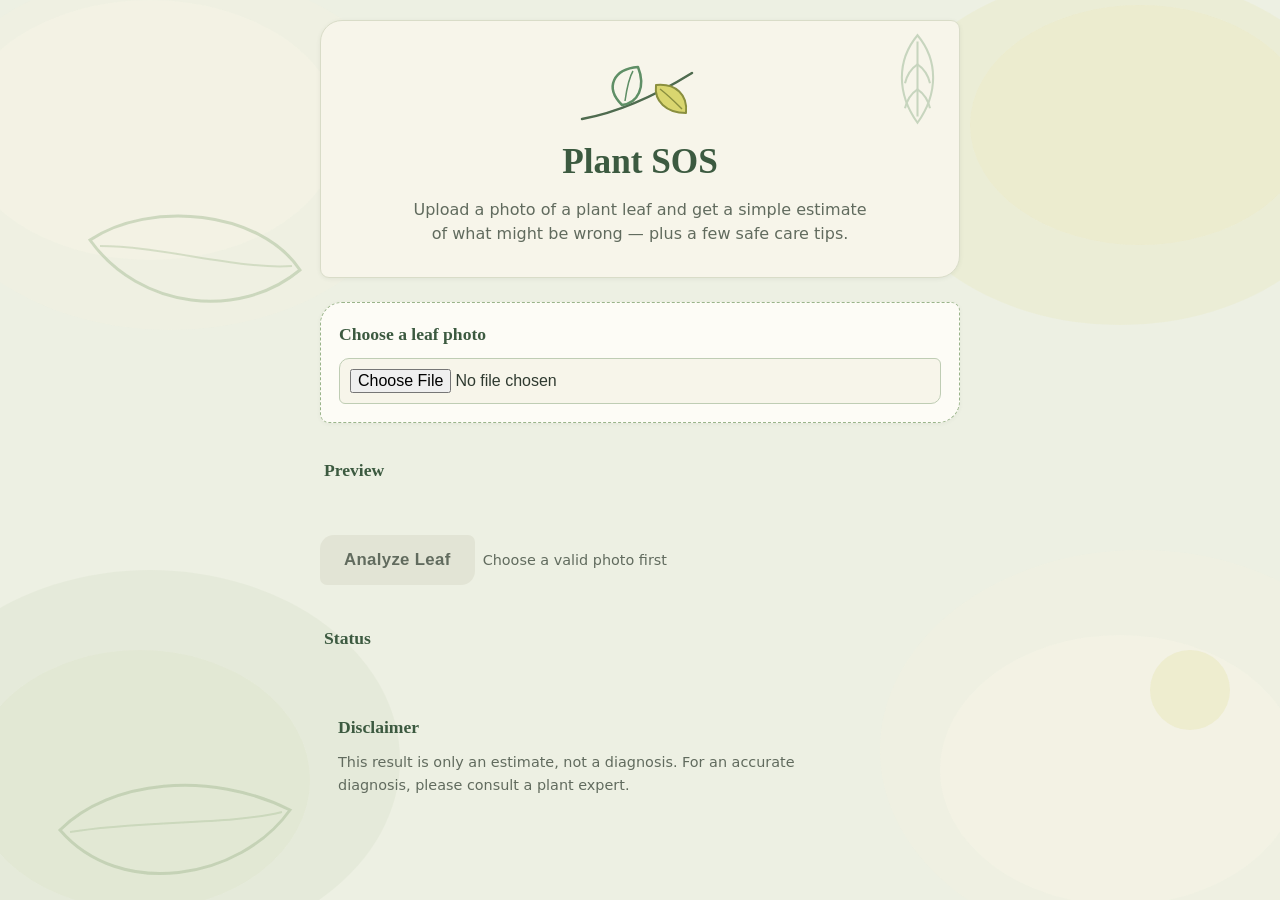
==== frontend/index.html @ 67b948cc "Add site skeleton, model plan, requirements, gitignore" ====
<!DOCTYPE html>
<html lang="en">
<head>
  <meta charset="UTF-8">
  <meta name="viewport" content="width=device-width, initial-scale=1.0">
  <title>Plant SOS</title>
  <link rel="stylesheet" href="styles.css">
  <script src="app.js" defer></script>
</head>
<body>
  <header class="hero">
    <svg class="hero-sprig" viewBox="0 0 140 70" width="140" height="70" aria-hidden="true" focusable="false">
      <path d="M12 58 C 45 52 80 38 122 12" fill="none" stroke="#4f6b4f" stroke-width="2.5" stroke-linecap="round"/>
      <path d="M52 44 C 34 26 44 8 68 6 C 76 26 68 42 52 44 Z" fill="none" stroke="#5f8f66" stroke-width="2.5" stroke-linejoin="round"/>
      <path d="M55 40 C 57 26 60 15 63 10" fill="none" stroke="#5f8f66" stroke-width="1.5"/>
      <path d="M86 24 C 84 40 96 52 116 52 C 118 34 106 22 86 24 Z" fill="#d9d66f" stroke="#8a8f3f" stroke-width="2" stroke-linejoin="round"/>
      <path d="M90 28 C 98 34 106 42 112 48" fill="none" stroke="#8a8f3f" stroke-width="1.5"/>
    </svg>
    <h1>Plant SOS</h1>
    <p class="hero-line">Upload a photo of a plant leaf and get a simple estimate of what might be wrong — plus a few safe care tips.</p>
  </header>

  <main>
    <!-- 1. Upload area -->
    <section id="upload-area">
      <h2>Choose a leaf photo</h2>
      <input type="file" id="photo-input" accept=".jpg,.jpeg,.png">
    </section>

    <!-- 2. Preview area -->
    <section id="preview-area">
      <h2>Preview</h2>
      <img id="preview-image" alt="Selected leaf photo preview" hidden>
      <p id="preview-caption" hidden></p>
      <button type="button" id="remove-photo-button" hidden>Remove photo</button>
    </section>

    <!-- 3. Analyze button -->
    <section id="analyze-area">
      <button type="button" id="analyze-button" disabled>Analyze Leaf</button>
      <span id="analyze-hint">Choose a valid photo first</span>
    </section>

    <!-- 4. Status area -->
    <section id="status-area">
      <h2>Status</h2>
      <p id="status-message"></p>
      <span id="loading-spinner" class="spinner" hidden></span>
    </section>

    <!-- Sample banner shown above the results until the real API replaces it. -->
    <p id="sample-banner" class="sample-banner" hidden>
      SAMPLE RESULT - for layout testing only. Not a real analysis.
    </p>

    <!-- 5. Results area -->
    <section id="results-area" hidden>
      <h2>Results</h2>
      <p>Possible condition: <span id="result-condition">---</span></p>
      <p>Confidence: <span id="result-confidence">---</span></p>
      <div class="confidence-bar">
        <div id="confidence-bar-fill" class="confidence-bar-fill"></div>
      </div>
      <p>Care suggestions:</p>
      <ul id="result-care">
        <li>---</li>
      </ul>
      <p id="results-disclaimer">
        This result is an estimate and may be wrong. It is not a diagnosis.
        For serious problems, ask a plant specialist.
      </p>
    </section>

    <!-- 6. Disclaimer area -->
    <section id="disclaimer-area">
      <h2>Disclaimer</h2>
      <p>This result is only an estimate, not a diagnosis.
         For an accurate diagnosis, please consult a plant expert.</p>
    </section>
  </main>
</body>
</html>
---- frontend/styles.css ----
/* Plant SOS — soft sage and yellow-green, organic shapes, light botanical line art.
   Layout and responsive behavior live here; page behavior lives in app.js. */

/* Safety net: the hidden attribute must always win over any display rule we write. */
[hidden] {
  display: none !important;
}

/* A small palette: soft sage page, cream cards, deep forest ink, yellow-green accents. */
:root {
  --page: #edf0e3;
  --cream: #f7f5ea;
  --card: #fdfcf6;
  --card-green: #e7efdf;
  --ink: #2f3a30;
  --ink-soft: #616b5e;
  --sage: #9ab48a;
  --leaf: #5f8f66;
  --forest: #3c5a40;
  --citron: #d9d66f;
  --citron-ink: #5f6a1e;
  --line: #d9dcc8;
  --line-green: #bfcdb4;
  --track: #e2e4d5;
  --radius-organic: 22px 9px 22px 9px;
  --radius-soft: 18px 8px 18px 8px;
}

/* Base rules apply to all screens, starting from 320 px wide. */
* {
  box-sizing: border-box;
}

body {
  margin: 0;
  padding: 0 16px 48px;
  background-color: var(--page);
  color: var(--ink);
  font-family: system-ui, -apple-system, "Segoe UI", Arial, sans-serif;
  font-size: 16px;
  line-height: 1.55;
  overflow-wrap: anywhere;
}

/* Gentle botanical washes pinned to the outer corners, behind all content.
   The center of the page stays untouched so text, upload, and results keep contrast. */
body::before,
body::after {
  content: "";
  position: fixed;
  left: 0;
  right: 0;
  z-index: -1;
  pointer-events: none;
}

body::before {
  top: 0;
  height: 420px;
  background:
    url("data:image/svg+xml,%3Csvg%20xmlns='http://www.w3.org/2000/svg'%20viewBox='0%200%20480%20420'%3E%3Cellipse%20cx='170'%20cy='150'%20rx='250'%20ry='180'%20fill='%23f2f0e0'%20opacity='0.35'/%3E%3Cellipse%20cx='150'%20cy='130'%20rx='190'%20ry='130'%20fill='%23f6f3e6'%20opacity='0.45'/%3E%3Cpath%20d='M90,240C150,200,260,210,300,270C240,320,140,310,90,240Z'%20fill='none'%20stroke='%23a8bd97'%20stroke-width='3'%20opacity='0.5'/%3E%3Cpath%20d='M100,246C160,246,240,270,292,266'%20fill='none'%20stroke='%23a8bd97'%20stroke-width='2'%20opacity='0.4'/%3E%3C/svg%3E") left top / 480px 420px no-repeat,
    url("data:image/svg+xml,%3Csvg%20xmlns='http://www.w3.org/2000/svg'%20viewBox='0%200%20460%20360'%3E%3Cellipse%20cx='300'%20cy='150'%20rx='240'%20ry='175'%20fill='%23e9e7b9'%20opacity='0.3'/%3E%3Cellipse%20cx='320'%20cy='125'%20rx='170'%20ry='120'%20fill='%23ede9c4'%20opacity='0.4'/%3E%3C/svg%3E") right top / 460px 360px no-repeat;
}

body::after {
  bottom: 0;
  height: 480px;
  background:
    url("data:image/svg+xml,%3Csvg%20xmlns='http://www.w3.org/2000/svg'%20viewBox='0%200%20480%20460'%3E%3Cellipse%20cx='150'%20cy='320'%20rx='250'%20ry='190'%20fill='%23d5dfc5'%20opacity='0.3'/%3E%3Cellipse%20cx='140'%20cy='340'%20rx='170'%20ry='130'%20fill='%23dde4cd'%20opacity='0.45'/%3E%3Cpath%20d='M60,390C110,340,210,330,290,370C240,440,120,460,60,390Z'%20fill='none'%20stroke='%23a8bd97'%20stroke-width='3'%20opacity='0.5'/%3E%3Cpath%20d='M70,392C140,380,230,385,282,372'%20fill='none'%20stroke='%23a8bd97'%20stroke-width='2'%20opacity='0.4'/%3E%3C/svg%3E") left bottom / 480px 460px no-repeat,
    url("data:image/svg+xml,%3Csvg%20xmlns='http://www.w3.org/2000/svg'%20viewBox='0%200%20520%20480'%3E%3Cellipse%20cx='380'%20cy='330'%20rx='260'%20ry='200'%20fill='%23f2f0e0'%20opacity='0.35'/%3E%3Cellipse%20cx='360'%20cy='350'%20rx='180'%20ry='135'%20fill='%23f6f3e6'%20opacity='0.45'/%3E%3Ccircle%20cx='430'%20cy='270'%20r='40'%20fill='%23e9e7b9'%20opacity='0.5'/%3E%3C/svg%3E") right bottom / 520px 480px no-repeat;
}

/* One centered column for the hero AND every section. */
header,
main {
  max-width: 640px;
  margin: 0 auto;
}

/* Hero card. margin-left/right auto here so the panel always stays centered
   even though it is also the header element. */
.hero {
  position: relative;
  overflow: hidden;
  margin: 20px auto 24px;
  padding: 30px 20px 24px;
  text-align: center;
  background-color: var(--cream);
  border: 1px solid var(--line);
  border-radius: var(--radius-organic);
  box-shadow: 0 1px 4px rgba(60, 90, 64, 0.08);
}

/* Original botanical detail: a faint outlined leaf drawn behind the hero text. */
.hero::after {
  content: "";
  position: absolute;
  top: 8px;
  right: 10px;
  width: 64px;
  height: 100px;
  background: url("data:image/svg+xml,%3Csvg xmlns='http://www.w3.org/2000/svg' viewBox='0 0 60 96' fill='none' stroke='%238faf8b' stroke-width='2'%3E%3Cpath d='M30 6 C 10 30 10 62 30 90 C 50 62 50 30 30 6 Z'/%3E%3Cpath d='M30 12 V84'/%3E%3Cpath d='M30 34 C24 38 20 44 18 52 M30 34 C36 38 40 44 42 52 M30 58 C24 62 20 68 18 76 M30 58 C36 62 40 68 42 76'/%3E%3C/svg%3E") no-repeat center / contain;
  opacity: 0.45;
  pointer-events: none;
}

.hero-sprig {
  display: block;
  margin: 0 auto 4px;
}

h1 {
  margin: 0;
  font-family: Georgia, "Times New Roman", serif;
  font-size: 2rem;
  font-weight: 600;
  color: var(--forest);
}

.hero-line {
  margin: 8px auto 0;
  max-width: 46ch;
  color: var(--ink-soft);
}

h2 {
  margin: 0 0 10px;
  font-family: Georgia, "Times New Roman", serif;
  font-size: 1.1rem;
  font-weight: 600;
  color: var(--forest);
}

p {
  margin: 8px 0;
}

/* Sections share margins; only some get card treatments. */
section {
  margin: 20px 0;
  padding: 18px;
}

/* The upload area is the starting point: a dashed sage card with organic corners. */
#upload-area {
  background-color: var(--card);
  border: 1.5px dashed var(--sage);
  border-radius: var(--radius-organic);
  box-shadow: 0 1px 4px rgba(60, 90, 64, 0.06);
}

#photo-input {
  width: 100%;
  min-height: 46px;
  padding: 10px;
  font-size: 1rem;
  color: var(--ink);
  background-color: var(--cream);
  border: 1px solid var(--line-green);
  border-radius: 10px 6px 10px 6px;
  accent-color: var(--forest);
  cursor: pointer;
}

/* Preview and status stay quiet so the photo and messages lead. */
#preview-area,
#status-area {
  padding: 14px 4px;
}

/* The photo sits on a paper mat with a soft shadow. */
#preview-image {
  display: block;
  max-width: 100%;
  height: auto;
  padding: 4px;
  background-color: #ffffff;
  border: 1px solid var(--line-green);
  border-radius: 10px 5px 10px 5px;
  box-shadow: 0 2px 6px rgba(60, 90, 64, 0.12);
}

#preview-caption,
#analyze-hint {
  color: var(--ink-soft);
  font-size: 0.9rem;
  word-break: break-word;
}

/* The one prominent call to action. */
#analyze-area {
  padding: 6px 0;
  display: flex;
  flex-direction: column;
  gap: 8px;
}

#analyze-button {
  width: 100%;
  min-height: 50px;
  padding: 12px 24px;
  font-size: 1.05rem;
  font-weight: 600;
  letter-spacing: 0.02em;
  background-color: var(--forest);
  color: #ffffff;
  border: none;
  border-radius: 14px 7px 14px 7px;
  cursor: pointer;
  box-shadow: 0 2px 5px rgba(60, 90, 64, 0.20);
  transition: background-color 0.15s ease;
}

#analyze-button:hover:not(:disabled) {
  background-color: var(--leaf);
}

#analyze-button:disabled {
  background-color: var(--track);
  color: var(--ink-soft);
  cursor: not-allowed;
  box-shadow: none;
}

#remove-photo-button {
  padding: 8px 14px;
  min-height: 42px;
  align-self: flex-start;
  font-size: 0.95rem;
  background-color: transparent;
  color: var(--ink-soft);
  border: 1px solid var(--line-green);
  border-radius: 10px 5px 10px 5px;
  cursor: pointer;
}

#remove-photo-button:hover {
  color: var(--ink);
  border-color: var(--sage);
}

/* Keyboard users should always see where they are. */
#analyze-button:focus-visible,
#photo-input:focus-visible {
  outline: 2px solid var(--forest);
  outline-offset: 2px;
}

#remove-photo-button:focus-visible {
  outline: 2px solid var(--ink-soft);
  outline-offset: 2px;
}

/* Loading spinner, unobtrusive. */
.spinner {
  display: inline-block;
  width: 14px;
  height: 14px;
  border: 3px solid var(--track);
  border-top-color: var(--leaf);
  border-radius: 50%;
  animation: spin 0.9s linear infinite;
  vertical-align: middle;
}

@keyframes spin {
  to {
    transform: rotate(360deg);
  }
}

/* The sample banner: yellow-green accent, clearly labeled, not overwhelming. */
#sample-banner {
  margin: 24px 0 8px;
  padding: 10px 14px;
  background-color: var(--cream);
  border: 1px solid var(--citron);
  border-left: 4px solid var(--citron);
  border-radius: 12px 6px 12px 6px;
  color: var(--citron-ink);
  font-size: 0.95rem;
  font-weight: 600;
  letter-spacing: 0.02em;
}

/* Results get their own calm green-tinted card with organic corners. */
#results-area {
  margin-top: 8px;
  background-color: var(--card-green);
  border: 1px solid var(--line-green);
  border-radius: var(--radius-soft);
  box-shadow: 0 1px 4px rgba(60, 90, 64, 0.06);
}

#result-condition {
  font-weight: 600;
  color: var(--forest);
}

/* Confidence bar: soft white track, leafy fill. */
.confidence-bar {
  width: 260px;
  max-width: 100%;
  height: 12px;
  margin: 6px 0 12px;
  background-color: #ffffff;
  border: 1px solid var(--line-green);
  border-radius: 7px;
  overflow: hidden;
}

.confidence-bar-fill {
  width: 0%;
  height: 100%;
  background-color: var(--leaf);
}

/* Care tips: fresh green markers, roomy lines. */
#result-care {
  margin: 4px 0 14px;
  padding-left: 24px;
}

#result-care li {
  margin: 8px 0;
}

#result-care li::marker {
  color: var(--leaf);
  font-size: 1.05em;
}

/* Disclaimer reads as quiet small print, still present. */
#results-disclaimer {
  color: var(--ink-soft);
  font-size: 0.9rem;
  border-top: 1px solid var(--line-green);
  padding-top: 10px;
  margin-top: 12px;
}

#disclaimer-area {
  color: var(--ink-soft);
  font-size: 0.9rem;
  max-width: 60ch;
}

/* On wider screens everything breathes a little more. */
@media (min-width: 700px) {
  .hero {
    padding: 40px 28px 30px;
  }

  h1 {
    font-size: 2.2rem;
  }

  #analyze-area {
    flex-direction: row;
    align-items: center;
    flex-wrap: wrap;
  }

  #analyze-button {
    width: auto;
  }
}

/* Gentle one-time entrance: quick fade with a tiny upward drift.
   Only plays when the user has NOT asked for reduced motion. */
@media (prefers-reduced-motion: no-preference) {
  header,
  main {
    animation: page-enter 0.4s ease-out both;
  }
}

@keyframes page-enter {
  from {
    opacity: 0;
    transform: translateY(10px);
  }

  to {
    opacity: 1;
    transform: none;
  }
}
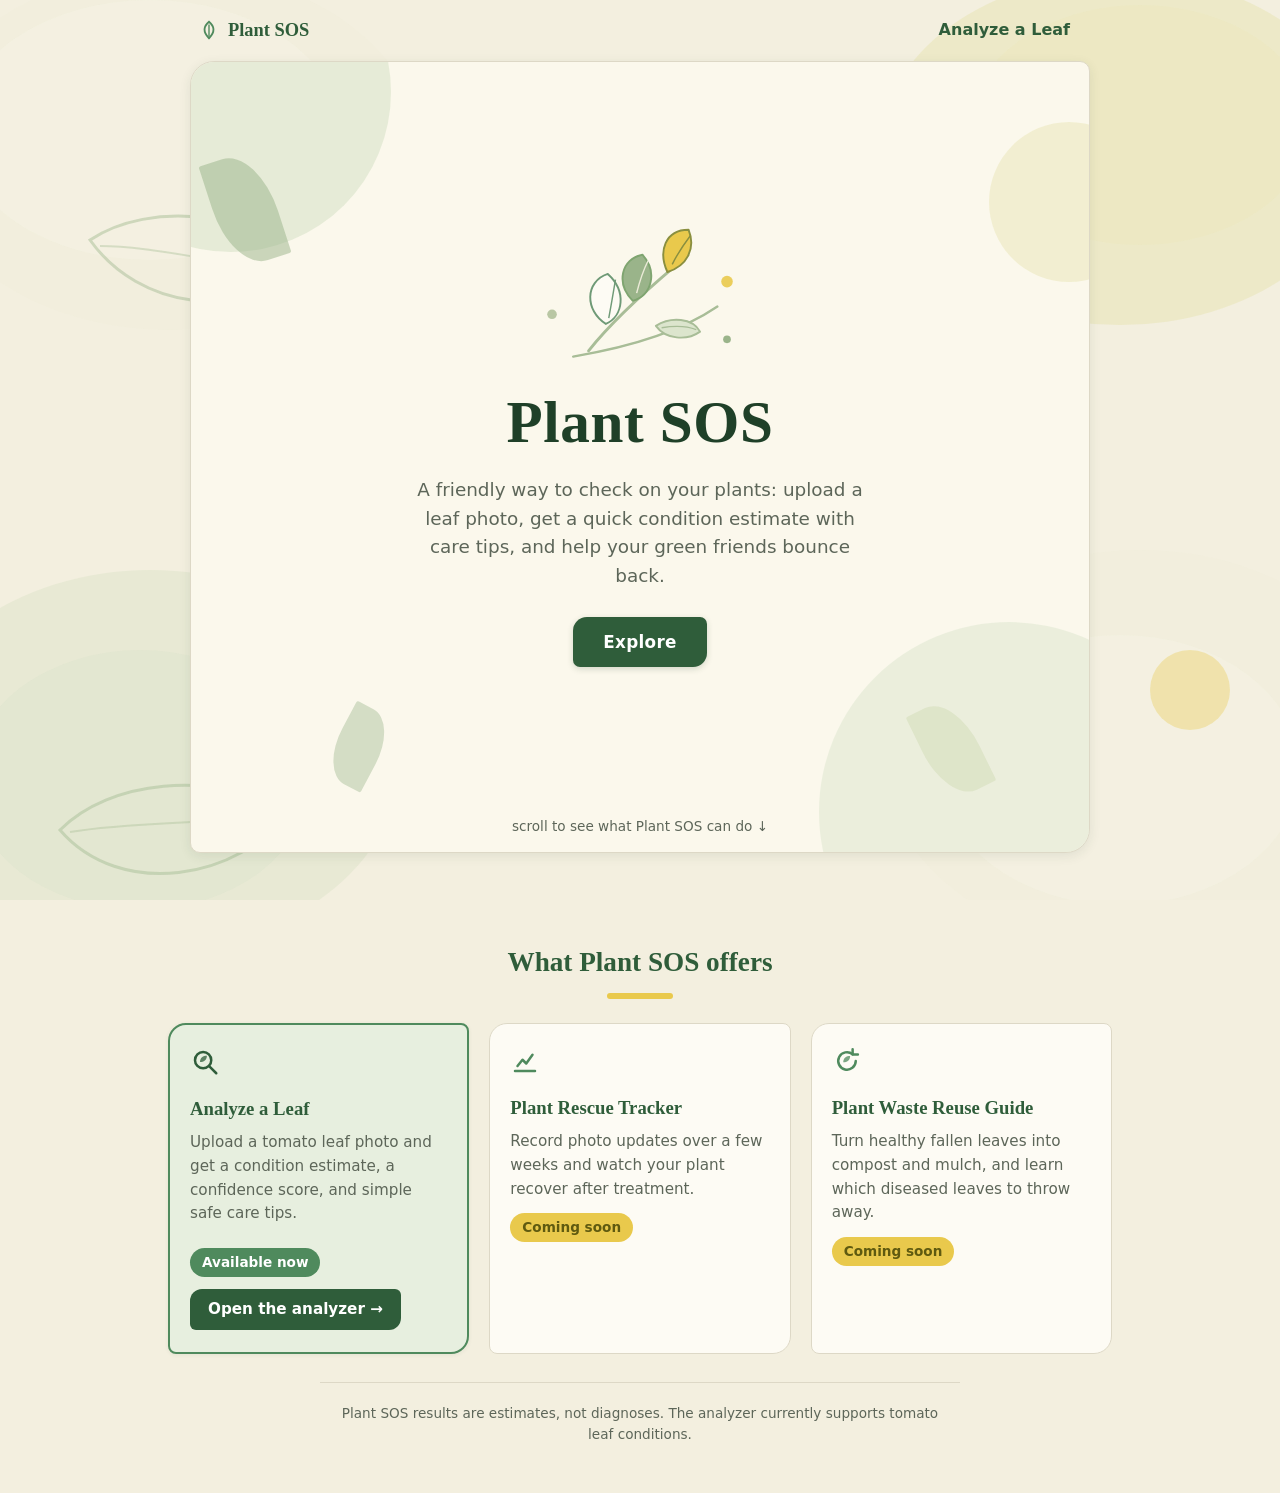
==== commit 0cd7d7f9: "Add landing page and leaf analyzer two-page experience" ====
--- a/frontend/index.html
+++ b/frontend/index.html
@@ -5,78 +5,95 @@
   <meta name="viewport" content="width=device-width, initial-scale=1.0">
   <title>Plant SOS</title>
   <link rel="stylesheet" href="styles.css">
-  <script src="app.js" defer></script>
 </head>
 <body>
-  <header class="hero">
-    <svg class="hero-sprig" viewBox="0 0 140 70" width="140" height="70" aria-hidden="true" focusable="false">
-      <path d="M12 58 C 45 52 80 38 122 12" fill="none" stroke="#4f6b4f" stroke-width="2.5" stroke-linecap="round"/>
-      <path d="M52 44 C 34 26 44 8 68 6 C 76 26 68 42 52 44 Z" fill="none" stroke="#5f8f66" stroke-width="2.5" stroke-linejoin="round"/>
-      <path d="M55 40 C 57 26 60 15 63 10" fill="none" stroke="#5f8f66" stroke-width="1.5"/>
-      <path d="M86 24 C 84 40 96 52 116 52 C 118 34 106 22 86 24 Z" fill="#d9d66f" stroke="#8a8f3f" stroke-width="2" stroke-linejoin="round"/>
-      <path d="M90 28 C 98 34 106 42 112 48" fill="none" stroke="#8a8f3f" stroke-width="1.5"/>
-    </svg>
-    <h1>Plant SOS</h1>
-    <p class="hero-line">Upload a photo of a plant leaf and get a simple estimate of what might be wrong — plus a few safe care tips.</p>
+  <header class="topbar">
+    <a class="brand" href="index.html">
+      <svg class="brand-leaf" viewBox="0 0 24 24" width="22" height="22" aria-hidden="true" focusable="false">
+        <path d="M12 3 C 6 8 5 14 12 21 C 19 14 18 8 12 3 Z" fill="none" stroke="currentColor" stroke-width="2"/>
+        <path d="M12 6 V 19" stroke="currentColor" stroke-width="1.5"/>
+      </svg>
+      <span>Plant SOS</span>
+    </a>
+    <nav class="topbar-nav">
+      <a class="topbar-link" href="analyze.html">Analyze a Leaf</a>
+    </nav>
   </header>
 
+  <section class="hero">
+    <div class="hero-decor" aria-hidden="true">
+      <span class="blob blob-a"></span>
+      <span class="blob blob-b"></span>
+      <span class="blob blob-c"></span>
+      <span class="leaf-shape leaf-a"></span>
+      <span class="leaf-shape leaf-b"></span>
+      <span class="leaf-shape leaf-c"></span>
+    </div>
+    <div class="hero-inner">
+      <svg class="sprig hero-sprig sway" viewBox="1.5 0 260 150" aria-hidden="true" focusable="false">
+        <path d="M62 140 C 110 132 168 118 212 88" fill="none" stroke="#a8bd97" stroke-width="2.5" stroke-linecap="round"/>
+        <path d="M78 134 C 102 104 130 78 168 46" fill="none" stroke="#a8bd97" stroke-width="3" stroke-linecap="round"/>
+        <path d="M96 106 C 74 92 74 62 98 54 C 118 72 114 98 96 106 Z" fill="#fdfbf4" stroke="#6f9a77" stroke-width="2" stroke-linejoin="round"/>
+        <path d="M99 100 C 102 84 104 72 106 60" fill="none" stroke="#6f9a77" stroke-width="1.5"/>
+        <path d="M124 82 C 106 64 112 38 134 34 C 150 52 144 76 124 82 Z" fill="#9ab48a" stroke="#7fa570" stroke-width="2" stroke-linejoin="round"/>
+        <path d="M128 74 C 132 58 136 48 140 40" fill="none" stroke="#f3efdf" stroke-width="1.5" opacity="0.9"/>
+        <path d="M160 52 C 150 30 158 8 182 8 C 190 28 180 46 160 52 Z" fill="#e9c94c" stroke="#8a8f3f" stroke-width="2" stroke-linejoin="round"/>
+        <path d="M165 44 C 172 30 178 22 184 14" fill="none" stroke="#8a8f3f" stroke-width="1.5"/>
+        <path d="M148 108 C 164 98 186 100 194 114 C 180 124 158 122 148 108 Z" fill="#dce5cd" stroke="#a8bd97" stroke-width="2" stroke-linejoin="round"/>
+        <path d="M154 110 C 166 108 180 108 190 112" fill="none" stroke="#a8bd97" stroke-width="1.5"/>
+        <circle cx="222" cy="62" r="6" fill="#e9c94c" opacity="0.9"/>
+        <circle cx="40" cy="96" r="5" fill="#b9c7a4"/>
+        <circle cx="222" cy="122" r="4" fill="#9ab48a"/>
+      </svg>
+      <h1 class="hero-title">Plant SOS</h1>
+      <p class="hero-tagline">A friendly way to check on your plants: upload a leaf photo, get a quick condition estimate with care tips, and help your green friends bounce back.</p>
+      <a class="btn" href="#features">Explore</a>
+    </div>
+    <span class="hero-hint" aria-hidden="true">scroll to see what Plant SOS can do <span class="hero-hint-arrow">&#8595;</span></span>
+  </section>
+
   <main>
-    <!-- 1. Upload area -->
-    <section id="upload-area">
-      <h2>Choose a leaf photo</h2>
-      <input type="file" id="photo-input" accept=".jpg,.jpeg,.png">
-    </section>
+    <section id="features" class="features">
+      <h2>What Plant SOS offers</h2>
+      <div class="cards">
+        <a class="card card-live" href="analyze.html">
+          <svg class="card-icon" viewBox="0 0 24 24" width="30" height="30" aria-hidden="true" focusable="false">
+            <circle cx="10.5" cy="10.5" r="6.5" fill="none" stroke="currentColor" stroke-width="2"/>
+            <path d="M15.5 15.5 L 21 21" stroke="currentColor" stroke-width="2" stroke-linecap="round"/>
+            <path d="M8 12 C 8 8.5 10.5 7 13.5 7 C 13.5 10.5 11 12 8 12 Z" fill="currentColor" opacity="0.75"/>
+          </svg>
+          <h3>Analyze a Leaf</h3>
+          <p>Upload a tomato leaf photo and get a condition estimate, a confidence score, and simple safe care tips.</p>
+          <span class="badge badge-live">Available now</span>
+          <span class="card-cta">Open the analyzer &#8594;</span>
+        </a>
 
-    <!-- 2. Preview area -->
-    <section id="preview-area">
-      <h2>Preview</h2>
-      <img id="preview-image" alt="Selected leaf photo preview" hidden>
-      <p id="preview-caption" hidden></p>
-      <button type="button" id="remove-photo-button" hidden>Remove photo</button>
-    </section>
+        <article class="card card-soon">
+          <svg class="card-icon" viewBox="0 0 24 24" width="30" height="30" aria-hidden="true" focusable="false">
+            <path d="M4 20h16" stroke="currentColor" stroke-width="2" stroke-linecap="round"/>
+            <path d="M6 16l4-5 3 3 5-7" fill="none" stroke="currentColor" stroke-width="2" stroke-linecap="round" stroke-linejoin="round"/>
+          </svg>
+          <h3>Plant Rescue Tracker</h3>
+          <p>Record photo updates over a few weeks and watch your plant recover after treatment.</p>
+          <span class="badge">Coming soon</span>
+        </article>
 
-    <!-- 3. Analyze button -->
-    <section id="analyze-area">
-      <button type="button" id="analyze-button" disabled>Analyze Leaf</button>
-      <span id="analyze-hint">Choose a valid photo first</span>
-    </section>
-
-    <!-- 4. Status area -->
-    <section id="status-area">
-      <h2>Status</h2>
-      <p id="status-message"></p>
-      <span id="loading-spinner" class="spinner" hidden></span>
-    </section>
-
-    <!-- Sample banner shown above the results until the real API replaces it. -->
-    <p id="sample-banner" class="sample-banner" hidden>
-      SAMPLE RESULT - for layout testing only. Not a real analysis.
-    </p>
-
-    <!-- 5. Results area -->
-    <section id="results-area" hidden>
-      <h2>Results</h2>
-      <p>Possible condition: <span id="result-condition">---</span></p>
-      <p>Confidence: <span id="result-confidence">---</span></p>
-      <div class="confidence-bar">
-        <div id="confidence-bar-fill" class="confidence-bar-fill"></div>
+        <article class="card card-soon">
+          <svg class="card-icon" viewBox="0 0 24 24" width="30" height="30" aria-hidden="true" focusable="false">
+            <path d="M19 12a7 7 0 1 1-2.5-5.4" fill="none" stroke="currentColor" stroke-width="2" stroke-linecap="round"/>
+            <path d="M16.5 2.5v4.2h4.2" fill="none" stroke="currentColor" stroke-width="2" stroke-linecap="round" stroke-linejoin="round"/>
+            <path d="M9 13 C 9 9.5 11.5 8 14.5 8 C 14.5 11.5 12 13 9 13 Z" fill="currentColor" opacity="0.75"/>
+          </svg>
+          <h3>Plant Waste Reuse Guide</h3>
+          <p>Turn healthy fallen leaves into compost and mulch, and learn which diseased leaves to throw away.</p>
+          <span class="badge">Coming soon</span>
+        </article>
       </div>
-      <p>Care suggestions:</p>
-      <ul id="result-care">
-        <li>---</li>
-      </ul>
-      <p id="results-disclaimer">
-        This result is an estimate and may be wrong. It is not a diagnosis.
-        For serious problems, ask a plant specialist.
-      </p>
-    </section>
-
-    <!-- 6. Disclaimer area -->
-    <section id="disclaimer-area">
-      <h2>Disclaimer</h2>
-      <p>This result is only an estimate, not a diagnosis.
-         For an accurate diagnosis, please consult a plant expert.</p>
     </section>
   </main>
+
+  <footer class="site-footer">
+    <p>Plant SOS results are estimates, not diagnoses. The analyzer currently supports tomato leaf conditions.</p>
+  </footer>
 </body>
 </html>
--- a/frontend/styles.css
+++ b/frontend/styles.css
@@ -1,39 +1,43 @@
-/* Plant SOS — soft sage and yellow-green, organic shapes, light botanical line art.
-   Layout and responsive behavior live here; page behavior lives in app.js. */
+/* Plant SOS — vivid, friendly botanical design shared by the landing page
+   and the analyzer page. Layout and responsive behavior live here;
+   page behavior lives in app.js. */
 
 /* Safety net: the hidden attribute must always win over any display rule we write. */
 [hidden] {
   display: none !important;
 }
 
-/* A small palette: soft sage page, cream cards, deep forest ink, yellow-green accents. */
+/* Coordinated palette: rich greens, soft sage, warm cream, sunny-yellow accent. */
 :root {
-  --page: #edf0e3;
-  --cream: #f7f5ea;
-  --card: #fdfcf6;
+  --page: #f3efdf;
+  --card: #fdfbf4;
+  --cream: #f7f3e4;
   --card-green: #e7efdf;
-  --ink: #2f3a30;
-  --ink-soft: #616b5e;
+  --ink: #233126;
+  --ink-soft: #5d6659;
   --sage: #9ab48a;
-  --leaf: #5f8f66;
-  --forest: #3c5a40;
-  --citron: #d9d66f;
-  --citron-ink: #5f6a1e;
-  --line: #d9dcc8;
+  --sage-soft: #dce5cd;
+  --leaf: #4f8a5d;
+  --forest: #2f5d3a;
+  --forest-deep: #1f4028;
+  --citron: #e9c94c;
+  --citron-ink: #5f5a10;
+  --line: #ddd8c6;
   --line-green: #bfcdb4;
-  --track: #e2e4d5;
-  --radius-organic: 22px 9px 22px 9px;
+  --track: #e4e4d3;
+  --radius-organic: 24px 10px 24px 10px;
   --radius-soft: 18px 8px 18px 8px;
 }
 
-/* Base rules apply to all screens, starting from 320 px wide. */
+/* ============ Base (both pages) ============ */
+
 * {
   box-sizing: border-box;
 }
 
 body {
   margin: 0;
-  padding: 0 16px 48px;
+  padding: 0 16px;
   background-color: var(--page);
   color: var(--ink);
   font-family: system-ui, -apple-system, "Segoe UI", Arial, sans-serif;
@@ -42,8 +46,21 @@
   overflow-wrap: anywhere;
 }
 
+h1, h2 {
+  font-family: Georgia, "Times New Roman", serif;
+  color: var(--forest);
+}
+
+p {
+  margin: 8px 0;
+}
+
+a {
+  color: var(--forest);
+}
+
 /* Gentle botanical washes pinned to the outer corners, behind all content.
-   The center of the page stays untouched so text, upload, and results keep contrast. */
+   Shared by the landing page and the analyzer page. The center stays calm. */
 body::before,
 body::after {
   content: "";
@@ -58,95 +75,375 @@
   top: 0;
   height: 420px;
   background:
-    url("data:image/svg+xml,%3Csvg%20xmlns='http://www.w3.org/2000/svg'%20viewBox='0%200%20480%20420'%3E%3Cellipse%20cx='170'%20cy='150'%20rx='250'%20ry='180'%20fill='%23f2f0e0'%20opacity='0.35'/%3E%3Cellipse%20cx='150'%20cy='130'%20rx='190'%20ry='130'%20fill='%23f6f3e6'%20opacity='0.45'/%3E%3Cpath%20d='M90,240C150,200,260,210,300,270C240,320,140,310,90,240Z'%20fill='none'%20stroke='%23a8bd97'%20stroke-width='3'%20opacity='0.5'/%3E%3Cpath%20d='M100,246C160,246,240,270,292,266'%20fill='none'%20stroke='%23a8bd97'%20stroke-width='2'%20opacity='0.4'/%3E%3C/svg%3E") left top / 480px 420px no-repeat,
-    url("data:image/svg+xml,%3Csvg%20xmlns='http://www.w3.org/2000/svg'%20viewBox='0%200%20460%20360'%3E%3Cellipse%20cx='300'%20cy='150'%20rx='240'%20ry='175'%20fill='%23e9e7b9'%20opacity='0.3'/%3E%3Cellipse%20cx='320'%20cy='125'%20rx='170'%20ry='120'%20fill='%23ede9c4'%20opacity='0.4'/%3E%3C/svg%3E") right top / 460px 360px no-repeat;
+    url("data:image/svg+xml,%3Csvg%20xmlns='http://www.w3.org/2000/svg'%20viewBox='0%200%20480%20420'%3E%3Cellipse%20cx='170'%20cy='150'%20rx='250'%20ry='180'%20fill='%23f0edda'%20opacity='0.4'/%3E%3Cellipse%20cx='150'%20cy='130'%20rx='190'%20ry='130'%20fill='%23f6f3e6'%20opacity='0.5'/%3E%3Cpath%20d='M90,240C150,200,260,210,300,270C240,320,140,310,90,240Z'%20fill='none'%20stroke='%23a8bd97'%20stroke-width='3'%20opacity='0.5'/%3E%3Cpath%20d='M100,246C160,246,240,270,292,266'%20fill='none'%20stroke='%23a8bd97'%20stroke-width='2'%20opacity='0.4'/%3E%3C/svg%3E") left top / 480px 420px no-repeat,
+    url("data:image/svg+xml,%3Csvg%20xmlns='http://www.w3.org/2000/svg'%20viewBox='0%200%20460%20360'%3E%3Cellipse%20cx='300'%20cy='150'%20rx='240'%20ry='175'%20fill='%23e3df9e'%20opacity='0.35'/%3E%3Cellipse%20cx='320'%20cy='125'%20rx='170'%20ry='120'%20fill='%23ece7bc'%20opacity='0.45'/%3E%3C/svg%3E") right top / 460px 360px no-repeat;
 }
 
 body::after {
   bottom: 0;
   height: 480px;
   background:
-    url("data:image/svg+xml,%3Csvg%20xmlns='http://www.w3.org/2000/svg'%20viewBox='0%200%20480%20460'%3E%3Cellipse%20cx='150'%20cy='320'%20rx='250'%20ry='190'%20fill='%23d5dfc5'%20opacity='0.3'/%3E%3Cellipse%20cx='140'%20cy='340'%20rx='170'%20ry='130'%20fill='%23dde4cd'%20opacity='0.45'/%3E%3Cpath%20d='M60,390C110,340,210,330,290,370C240,440,120,460,60,390Z'%20fill='none'%20stroke='%23a8bd97'%20stroke-width='3'%20opacity='0.5'/%3E%3Cpath%20d='M70,392C140,380,230,385,282,372'%20fill='none'%20stroke='%23a8bd97'%20stroke-width='2'%20opacity='0.4'/%3E%3C/svg%3E") left bottom / 480px 460px no-repeat,
-    url("data:image/svg+xml,%3Csvg%20xmlns='http://www.w3.org/2000/svg'%20viewBox='0%200%20520%20480'%3E%3Cellipse%20cx='380'%20cy='330'%20rx='260'%20ry='200'%20fill='%23f2f0e0'%20opacity='0.35'/%3E%3Cellipse%20cx='360'%20cy='350'%20rx='180'%20ry='135'%20fill='%23f6f3e6'%20opacity='0.45'/%3E%3Ccircle%20cx='430'%20cy='270'%20r='40'%20fill='%23e9e7b9'%20opacity='0.5'/%3E%3C/svg%3E") right bottom / 520px 480px no-repeat;
-}
-
-/* One centered column for the hero AND every section. */
-header,
-main {
-  max-width: 640px;
+    url("data:image/svg+xml,%3Csvg%20xmlns='http://www.w3.org/2000/svg'%20viewBox='0%200%20480%20460'%3E%3Cellipse%20cx='150'%20cy='320'%20rx='250'%20ry='190'%20fill='%23d3dfc0'%20opacity='0.35'/%3E%3Cellipse%20cx='140'%20cy='340'%20rx='170'%20ry='130'%20fill='%23dde4cd'%20opacity='0.5'/%3E%3Cpath%20d='M60,390C110,340,210,330,290,370C240,440,120,460,60,390Z'%20fill='none'%20stroke='%23a8bd97'%20stroke-width='3'%20opacity='0.5'/%3E%3Cpath%20d='M70,392C140,380,230,385,282,372'%20fill='none'%20stroke='%23a8bd97'%20stroke-width='2'%20opacity='0.4'/%3E%3C/svg%3E") left bottom / 480px 460px no-repeat,
+    url("data:image/svg+xml,%3Csvg%20xmlns='http://www.w3.org/2000/svg'%20viewBox='0%200%20520%20480'%3E%3Cellipse%20cx='380'%20cy='330'%20rx='260'%20ry='200'%20fill='%23f0edda'%20opacity='0.4'/%3E%3Cellipse%20cx='360'%20cy='350'%20rx='180'%20ry='135'%20fill='%23f6f3e6'%20opacity='0.5'/%3E%3Ccircle%20cx='430'%20cy='270'%20r='40'%20fill='%23e9c94c'%20opacity='0.35'/%3E%3C/svg%3E") right bottom / 520px 480px no-repeat;
+}
+
+/* ============ Top bar (both pages) ============ */
+
+.topbar {
+  position: relative;
+  z-index: 10;
+  display: flex;
+  align-items: center;
+  justify-content: space-between;
+  gap: 12px;
+  max-width: 900px;
   margin: 0 auto;
-}
-
-/* Hero card. margin-left/right auto here so the panel always stays centered
-   even though it is also the header element. */
+  padding: 14px 4px;
+}
+
+.brand {
+  display: inline-flex;
+  align-items: center;
+  gap: 8px;
+  font-family: Georgia, "Times New Roman", serif;
+  font-weight: 600;
+  font-size: 1.15rem;
+  color: var(--forest);
+  text-decoration: none;
+}
+
+.brand-leaf {
+  color: var(--leaf);
+}
+
+.topbar-link {
+  color: var(--forest);
+  font-weight: 600;
+  text-decoration: none;
+  padding: 8px 12px;
+  border-radius: 10px 5px 10px 5px;
+}
+
+.topbar-link:hover {
+  background-color: var(--sage-soft);
+}
+
+.topbar-link:focus-visible {
+  outline: 2px solid var(--forest);
+  outline-offset: 2px;
+}
+
+/* ============ Landing page: hero ============ */
+
 .hero {
   position: relative;
-  overflow: hidden;
-  margin: 20px auto 24px;
-  padding: 30px 20px 24px;
+  max-width: 900px;
+  margin: 0 auto 48px;
+  min-height: 86svh;
+  display: flex;
+  flex-direction: column;
+  align-items: center;
+  justify-content: center;
   text-align: center;
-  background-color: var(--cream);
+  padding: 40px 20px 64px;
+  background-color: #fbf8ec;
   border: 1px solid var(--line);
   border-radius: var(--radius-organic);
-  box-shadow: 0 1px 4px rgba(60, 90, 64, 0.08);
-}
-
-/* Original botanical detail: a faint outlined leaf drawn behind the hero text. */
-.hero::after {
-  content: "";
+  overflow: hidden;
+  box-shadow: 0 3px 12px rgba(31, 64, 40, 0.09);
+}
+
+/* Layered organic shapes: soft blobs plus CSS leaf silhouettes. */
+.hero-decor > * {
   position: absolute;
-  top: 8px;
-  right: 10px;
-  width: 64px;
-  height: 100px;
-  background: url("data:image/svg+xml,%3Csvg xmlns='http://www.w3.org/2000/svg' viewBox='0 0 60 96' fill='none' stroke='%238faf8b' stroke-width='2'%3E%3Cpath d='M30 6 C 10 30 10 62 30 90 C 50 62 50 30 30 6 Z'/%3E%3Cpath d='M30 12 V84'/%3E%3Cpath d='M30 34 C24 38 20 44 18 52 M30 34 C36 38 40 44 42 52 M30 58 C24 62 20 68 18 76 M30 58 C36 62 40 68 42 76'/%3E%3C/svg%3E") no-repeat center / contain;
+  pointer-events: none;
+}
+
+.blob {
+  border-radius: 50%;
+}
+
+.blob-a {
+  top: -130px;
+  left: -120px;
+  width: 320px;
+  height: 320px;
+  background-color: var(--sage-soft);
+  opacity: 0.65;
+}
+
+.blob-b {
+  bottom: -150px;
+  right: -110px;
+  width: 380px;
+  height: 380px;
+  background-color: var(--sage-soft);
+  opacity: 0.5;
+}
+
+.blob-c {
+  top: 60px;
+  right: -60px;
+  width: 160px;
+  height: 160px;
+  background-color: #ece7bc;
+  opacity: 0.55;
+}
+
+.leaf-shape {
+  border-radius: 2px 60% 2px 60%;
+  height: 110px;
+  width: 62px;
+  opacity: 0.5;
+}
+
+.leaf-a {
+  top: 90px;
+  left: 40px;
+  background-color: var(--sage);
+  transform: rotate(-18deg);
+  transform-origin: bottom center;
+}
+
+.leaf-b {
+  bottom: 70px;
+  left: 14%;
+  background-color: var(--sage);
+  height: 80px;
+  width: 46px;
+  opacity: 0.4;
+  transform: rotate(28deg);
+  transform-origin: bottom center;
+}
+
+.leaf-c {
+  bottom: 60px;
+  right: 10%;
+  background-color: #cfd9b2;
+  height: 96px;
+  width: 54px;
   opacity: 0.45;
-  pointer-events: none;
-}
-
-.hero-sprig {
+  transform: rotate(-26deg);
+  transform-origin: bottom center;
+}
+
+.sprig {
   display: block;
   margin: 0 auto 4px;
 }
 
-h1 {
-  margin: 0;
+/* The landing hero's botanical illustration: a gentle accent above the title.
+   Bottom margin tuned so the sprig connects to the title without crowding it. */
+.hero-sprig {
+  width: clamp(190px, 27vw, 250px);
+  height: auto;
+  margin: 0 auto 10px;
+}
+
+.hero-inner {
+  position: relative;
+  max-width: 46ch;
+  padding: 0 8px;
+}
+
+.hero-title {
+  margin: 4px 0;
+  font-size: clamp(2.7rem, 7.5vw, 3.7rem);
+  font-weight: 600;
+  letter-spacing: 0.01em;
+  color: var(--forest-deep);
+}
+
+.hero-tagline {
+  color: var(--ink-soft);
+  font-size: 1.05rem;
+}
+
+/* Primary call to action (Explore on the landing, Analyze Leaf on the analyzer). */
+.btn {
+  display: inline-block;
+  margin-top: 18px;
+  min-height: 48px;
+  padding: 12px 30px;
+  font-size: 1.05rem;
+  font-weight: 600;
+  letter-spacing: 0.02em;
+  background-color: var(--forest);
+  color: #ffffff;
+  border: none;
+  border-radius: 14px 7px 14px 7px;
+  box-shadow: 0 2px 6px rgba(31, 64, 40, 0.18);
+  cursor: pointer;
+  text-decoration: none;
+  transition: background-color 0.15s ease;
+}
+
+.btn:hover {
+  background-color: var(--leaf);
+}
+
+.btn:focus-visible {
+  outline: 2px solid var(--forest-deep);
+  outline-offset: 2px;
+}
+
+.hero-hint {
+  position: absolute;
+  bottom: 14px;
+  left: 0;
+  right: 0;
+  color: var(--ink-soft);
+  font-size: 0.85rem;
+}
+
+.hero-hint-arrow {
+  display: inline-block;
+  animation: dip 2.2s ease-in-out infinite;
+}
+
+/* ============ Landing page: feature cards ============ */
+
+main {
+  max-width: 960px;
+  margin: 0 auto;
+}
+
+.features {
+  padding: 40px 8px 8px;
+  text-align: center;
+}
+
+.features h2 {
+  margin: 0 0 24px;
+  font-size: 1.7rem;
+}
+
+/* Citron echo under the section heading, mirroring the hero flourish. */
+.features h2::after {
+  content: "";
+  display: block;
+  width: 66px;
+  height: 6px;
+  margin: 10px auto 0;
+  border-radius: 999px;
+  background-color: var(--citron);
+}
+
+.cards {
+  display: grid;
+  grid-template-columns: repeat(auto-fit, minmax(250px, 1fr));
+  gap: 20px;
+  text-align: left;
+}
+
+.card {
+  display: block;
+  padding: 22px 20px;
+  background-color: var(--card);
+  border: 1px solid var(--line-green);
+  border-radius: var(--radius-soft);
+  box-shadow: 0 1px 4px rgba(31, 64, 40, 0.07);
+  text-decoration: none;
+  color: var(--ink);
+}
+
+.card h3 {
+  margin: 10px 0 6px;
   font-family: Georgia, "Times New Roman", serif;
+  color: var(--forest);
+}
+
+.card p {
+  color: var(--ink-soft);
+  font-size: 0.95rem;
+}
+
+.card-icon {
+  color: var(--leaf);
+}
+
+/* The one live card invites a click: green-tinted, thicker border, filled action. */
+.card-live {
+  background-color: var(--card-green);
+  border: 2px solid var(--leaf);
+}
+
+.card-live .card-icon {
+  color: var(--forest);
+}
+
+.card-cta {
+  display: inline-block;
+  margin-top: 12px;
+  padding: 9px 18px;
+  font-size: 0.95rem;
+  font-weight: 600;
+  color: #ffffff;
+  background-color: var(--forest);
+  border-radius: 12px 6px 12px 6px;
+  transition: background-color 0.15s ease;
+}
+
+/* A green pill mirrors the yellow "Coming soon" pills for instant contrast.
+   Scoped to .card so it beats the generic .badge rule regardless of order. */
+.card .badge-live {
+  background-color: var(--leaf);
+  color: #ffffff;
+  margin-top: 14px;
+}
+
+/* Future features are clearly labeled and never look active. */
+.badge {
+  display: inline-block;
+  margin-top: 4px;
+  padding: 4px 12px;
+  background-color: var(--citron);
+  color: var(--citron-ink);
+  font-size: 0.85rem;
+  font-weight: 600;
+  border-radius: 999px;
+}
+
+.card-soon {
+  border-style: solid;
+  border-color: var(--line);
+  box-shadow: none;
+}
+
+/* ============ Analyzer page ============ */
+
+.analyzer {
+  max-width: 640px;
+  margin: 0 auto 24px;
+}
+
+.pagehead {
+  text-align: center;
+  padding: 16px 8px 6px;
+  margin-bottom: 16px;
+}
+
+.pagehead h1 {
   font-size: 2rem;
-  font-weight: 600;
-  color: var(--forest);
-}
-
-.hero-line {
-  margin: 8px auto 0;
-  max-width: 46ch;
-  color: var(--ink-soft);
-}
-
-h2 {
-  margin: 0 0 10px;
-  font-family: Georgia, "Times New Roman", serif;
-  font-size: 1.1rem;
-  font-weight: 600;
-  color: var(--forest);
-}
-
-p {
-  margin: 8px 0;
-}
-
-/* Sections share margins; only some get card treatments. */
+  margin: 4px 0;
+}
+
+.pagehead-line {
+  color: var(--ink-soft);
+  max-width: 48ch;
+  margin: 6px auto 0;
+}
+
 section {
   margin: 20px 0;
   padding: 18px;
 }
 
-/* The upload area is the starting point: a dashed sage card with organic corners. */
 #upload-area {
   background-color: var(--card);
   border: 1.5px dashed var(--sage);
   border-radius: var(--radius-organic);
-  box-shadow: 0 1px 4px rgba(60, 90, 64, 0.06);
+  box-shadow: 0 1px 4px rgba(31, 64, 40, 0.06);
 }
 
 #photo-input {
@@ -162,13 +459,11 @@
   cursor: pointer;
 }
 
-/* Preview and status stay quiet so the photo and messages lead. */
 #preview-area,
 #status-area {
   padding: 14px 4px;
 }
 
-/* The photo sits on a paper mat with a soft shadow. */
 #preview-image {
   display: block;
   max-width: 100%;
@@ -177,7 +472,7 @@
   background-color: #ffffff;
   border: 1px solid var(--line-green);
   border-radius: 10px 5px 10px 5px;
-  box-shadow: 0 2px 6px rgba(60, 90, 64, 0.12);
+  box-shadow: 0 2px 6px rgba(31, 64, 40, 0.12);
 }
 
 #preview-caption,
@@ -187,7 +482,6 @@
   word-break: break-word;
 }
 
-/* The one prominent call to action. */
 #analyze-area {
   padding: 6px 0;
   display: flex;
@@ -207,7 +501,7 @@
   border: none;
   border-radius: 14px 7px 14px 7px;
   cursor: pointer;
-  box-shadow: 0 2px 5px rgba(60, 90, 64, 0.20);
+  box-shadow: 0 2px 5px rgba(31, 64, 40, 0.20);
   transition: background-color 0.15s ease;
 }
 
@@ -239,14 +533,15 @@
   border-color: var(--sage);
 }
 
-/* Keyboard users should always see where they are. */
 #analyze-button:focus-visible,
 #photo-input:focus-visible {
   outline: 2px solid var(--forest);
   outline-offset: 2px;
 }
 
-#remove-photo-button:focus-visible {
+#remove-photo-button:focus-visible,
+.topbar-link:focus-visible,
+.card-live:focus-visible {
   outline: 2px solid var(--ink-soft);
   outline-offset: 2px;
 }
@@ -269,7 +564,7 @@
   }
 }
 
-/* The sample banner: yellow-green accent, clearly labeled, not overwhelming. */
+/* The sample banner: sunny yellow, clearly labeled, not overwhelming. */
 #sample-banner {
   margin: 24px 0 8px;
   padding: 10px 14px;
@@ -283,13 +578,12 @@
   letter-spacing: 0.02em;
 }
 
-/* Results get their own calm green-tinted card with organic corners. */
 #results-area {
   margin-top: 8px;
   background-color: var(--card-green);
   border: 1px solid var(--line-green);
   border-radius: var(--radius-soft);
-  box-shadow: 0 1px 4px rgba(60, 90, 64, 0.06);
+  box-shadow: 0 1px 4px rgba(31, 64, 40, 0.06);
 }
 
 #result-condition {
@@ -297,7 +591,6 @@
   color: var(--forest);
 }
 
-/* Confidence bar: soft white track, leafy fill. */
 .confidence-bar {
   width: 260px;
   max-width: 100%;
@@ -315,7 +608,6 @@
   background-color: var(--leaf);
 }
 
-/* Care tips: fresh green markers, roomy lines. */
 #result-care {
   margin: 4px 0 14px;
   padding-left: 24px;
@@ -330,7 +622,6 @@
   font-size: 1.05em;
 }
 
-/* Disclaimer reads as quiet small print, still present. */
 #results-disclaimer {
   color: var(--ink-soft);
   font-size: 0.9rem;
@@ -345,13 +636,117 @@
   max-width: 60ch;
 }
 
-/* On wider screens everything breathes a little more. */
+.site-footer {
+  max-width: 640px;
+  margin: 8px auto 28px;
+  padding: 12px 8px;
+  color: var(--ink-soft);
+  font-size: 0.85rem;
+  text-align: center;
+  border-top: 1px solid var(--line);
+}
+
+/* ============ Motion: brief, smooth, non-blocking, motion-aware ============ */
+
+@media (prefers-reduced-motion: no-preference) {
+  html {
+    scroll-behavior: smooth;
+  }
+
+  /* One-time entrance on both pages: quick fade with a small upward drift. */
+  .hero-title,
+  .hero-tagline,
+  .hero .btn,
+  .pagehead h1,
+  .pagehead-line {
+    animation: fade-up 0.45s ease-out both;
+  }
+
+  .hero-tagline, .pagehead h1 {
+    animation-delay: 0.1s;
+  }
+
+  .hero .btn, .pagehead-line {
+    animation-delay: 0.2s;
+  }
+
+  .features .card {
+    animation: fade-up 0.45s ease-out both;
+  }
+
+  .features .card:nth-child(2) {
+    animation-delay: 0.12s;
+  }
+
+  .features .card:nth-child(3) {
+    animation-delay: 0.24s;
+  }
+
+  /* Gentle leaf sway; decorative only, never moves text or controls. */
+  .sway {
+    animation: sway 7s ease-in-out infinite alternate;
+    transform-origin: bottom center;
+  }
+
+  .leaf-shape {
+    animation: sway 9s ease-in-out infinite alternate;
+  }
+
+  .leaf-b {
+    animation-duration: 11s;
+  }
+
+  .leaf-c {
+    animation-duration: 10s;
+  }
+
+  @keyframes sway {
+    from {
+      transform: rotate(-2.5deg) var(--facing, none) translateY(0);
+    }
+    to {
+      transform: rotate(2.5deg) var(--facing, none) translateY(0);
+    }
+  }
+
+  .leaf-a { --facing: rotate(-18deg); }
+  .leaf-b { --facing: rotate(28deg) scale(0.73); }
+  .leaf-c { --facing: rotate(-26deg) scale(0.87); }
+
+  /* Scroll hint dip is tiny and slow on purpose. */
+  @keyframes dip {
+    0%, 100% {
+      transform: translateY(0);
+    }
+    50% {
+      transform: translateY(3px);
+    }
+  }
+
+  /* Small hover lift only for the live card. */
+  .card-live:hover {
+    transform: translateY(-3px);
+    box-shadow: 0 4px 10px rgba(31, 64, 40, 0.12);
+    transition: transform 0.15s ease, box-shadow 0.15s ease;
+  }
+}
+
+/* ============ Wider screens breathe a little more ============ */
+
 @media (min-width: 700px) {
+  .topbar {
+    padding: 16px 8px;
+  }
+
   .hero {
-    padding: 40px 28px 30px;
-  }
-
-  h1 {
+    min-height: 88svh;
+  }
+
+  .hero-tagline {
+    font-size: 1.15rem;
+  }
+
+  .pagehead h1 {
     font-size: 2.2rem;
   }
 
@@ -365,24 +760,3 @@
     width: auto;
   }
 }
-
-/* Gentle one-time entrance: quick fade with a tiny upward drift.
-   Only plays when the user has NOT asked for reduced motion. */
-@media (prefers-reduced-motion: no-preference) {
-  header,
-  main {
-    animation: page-enter 0.4s ease-out both;
-  }
-}
-
-@keyframes page-enter {
-  from {
-    opacity: 0;
-    transform: translateY(10px);
-  }
-
-  to {
-    opacity: 1;
-    transform: none;
-  }
-}
